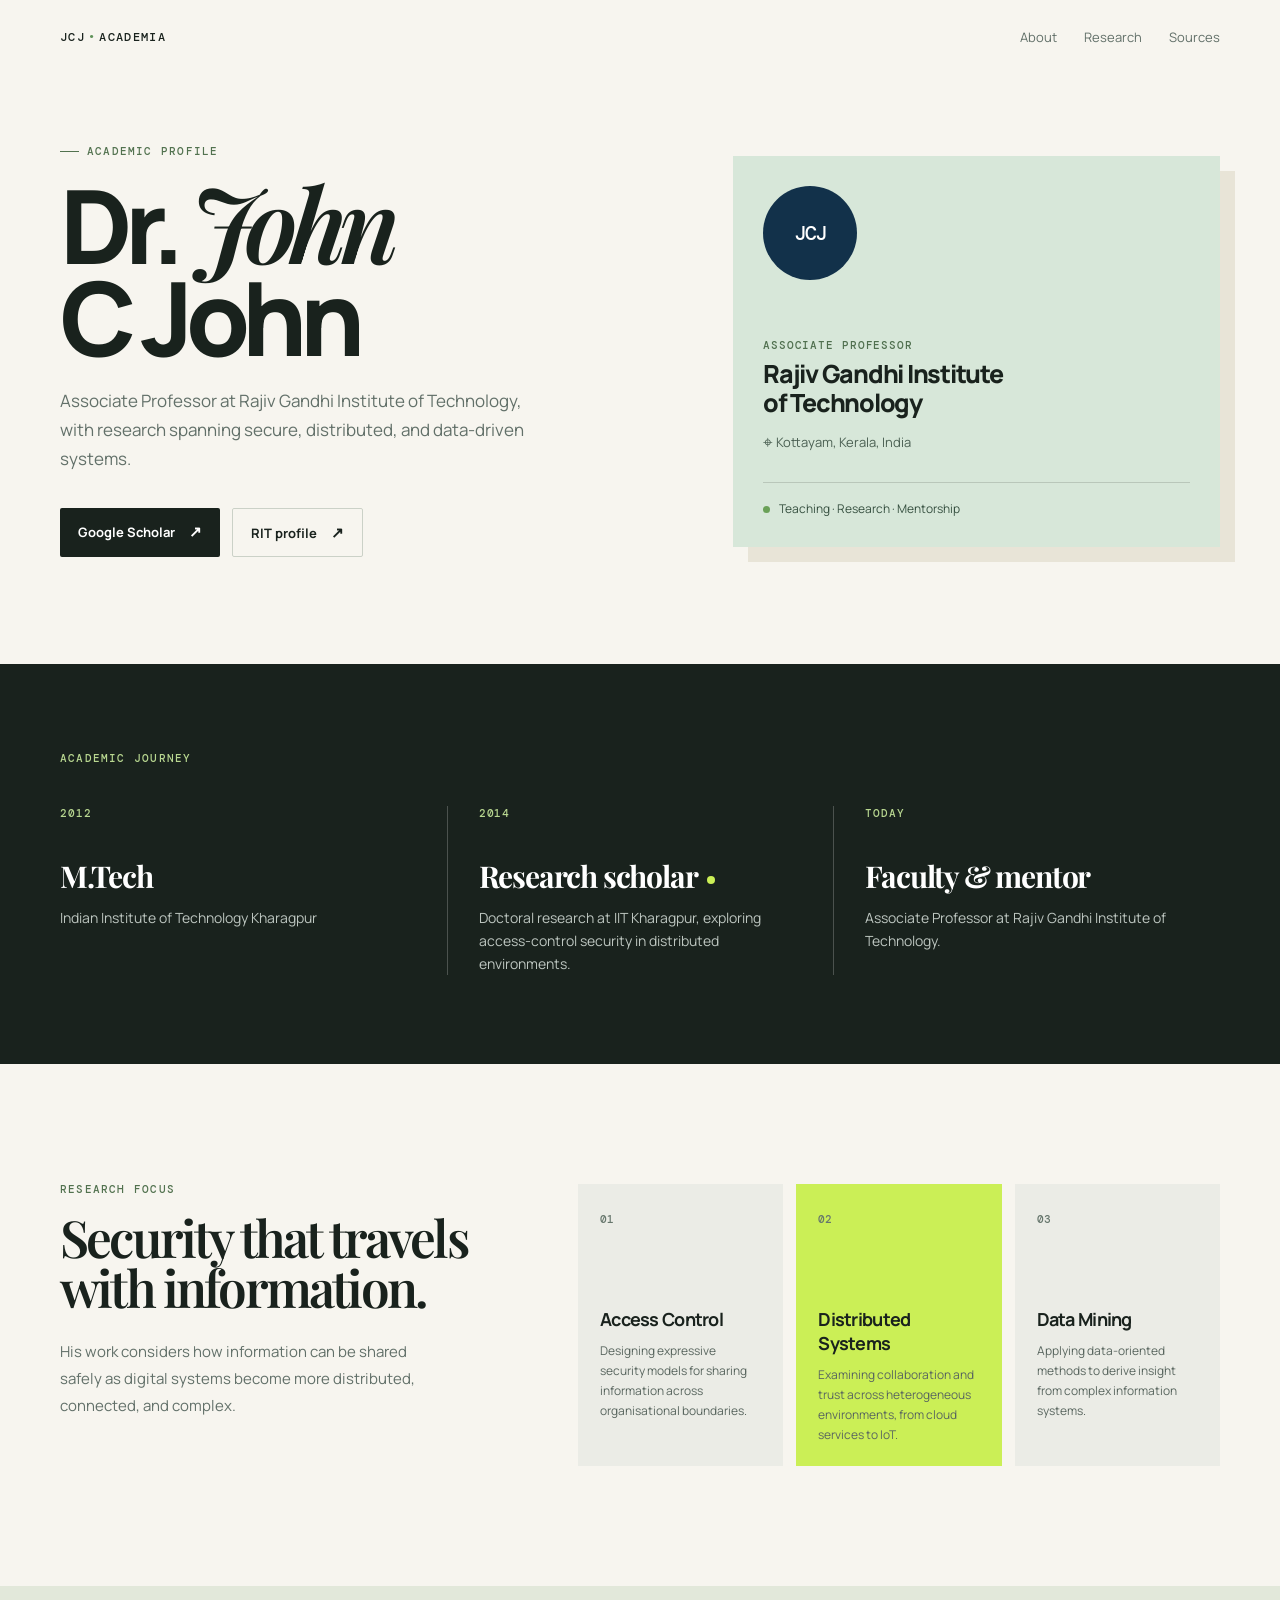
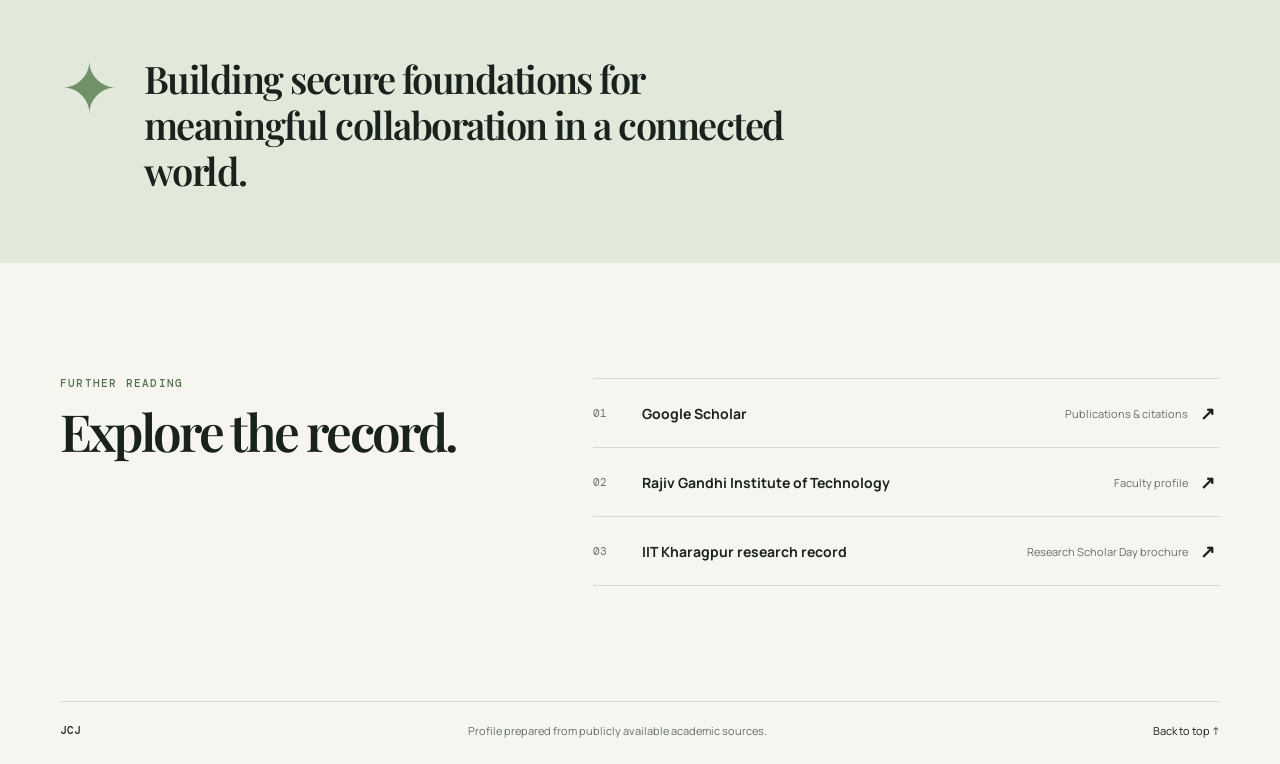
==== index.html @ e858f7a9 "First commit" ====
<!doctype html>
<html lang="en">
  <head>
    <meta charset="UTF-8" />
    <meta name="viewport" content="width=device-width, initial-scale=1.0" />
    <meta name="description" content="Academic profile of Dr. John C John, Associate Professor at Rajiv Gandhi Institute of Technology." />
    <title>Dr. John C John — Academic Profile</title>
    <link rel="preconnect" href="https://fonts.googleapis.com" />
    <link rel="preconnect" href="https://fonts.gstatic.com" crossorigin />
    <link href="https://fonts.googleapis.com/css2?family=DM+Mono:wght@400;500&family=Manrope:wght@400;500;600;700;800&family=Playfair+Display:ital,wght@0,600;0,700;1,600&display=swap" rel="stylesheet" />
    <link rel="stylesheet" href="styles.css" />
  </head>
  <body>
    <main>
      <nav class="nav container" aria-label="Primary navigation">
        <a class="wordmark" href="#top">JCJ<span>•</span>ACADEMIA</a>
        <div class="nav-links">
          <a href="#about">About</a>
          <a href="#research">Research</a>
          <a href="#sources">Sources</a>
        </div>
      </nav>

      <section class="hero container" id="top">
        <div class="hero-copy">
          <p class="eyebrow"><span></span> Academic profile</p>
          <h1>Dr. <em>John</em><br />C John</h1>
          <p class="lead">Associate Professor at Rajiv Gandhi Institute of Technology, with research spanning secure, distributed, and data-driven systems.</p>
          <div class="actions">
            <a class="button primary" href="https://scholar.google.com/citations?user=eKTQVq0AAAAJ&hl=en" target="_blank" rel="noreferrer">Google Scholar <span>↗</span></a>
            <a class="button secondary" href="https://rit.ac.in/mech-profile.php?id=96&slug=dr-john-c-john" target="_blank" rel="noreferrer">RIT profile <span>↗</span></a>
          </div>
        </div>
        <aside class="identity-card" aria-label="Professional summary">
          <div class="portrait" aria-hidden="true"><span>JCJ</span></div>
          <div class="identity-details">
            <p class="role">Associate Professor</p>
            <p class="institution">Rajiv Gandhi Institute<br />of Technology</p>
            <div class="location"><span class="pin">⌖</span> Kottayam, Kerala, India</div>
          </div>
          <div class="card-line"></div>
          <p class="status"><i></i> Teaching · Research · Mentorship</p>
        </aside>
      </section>

      <section class="timeline-section" id="about">
        <div class="container">
          <p class="section-label">Academic journey</p>
          <div class="timeline">
            <article class="timeline-item">
              <p class="date">2012</p>
              <div><h2>M.Tech</h2><p>Indian Institute of Technology Kharagpur</p></div>
            </article>
            <article class="timeline-item current">
              <p class="date">2014</p>
              <div><h2>Research scholar</h2><p>Doctoral research at IIT Kharagpur, exploring access-control security in distributed environments.</p></div>
            </article>
            <article class="timeline-item">
              <p class="date">Today</p>
              <div><h2>Faculty &amp; mentor</h2><p>Associate Professor at Rajiv Gandhi Institute of Technology.</p></div>
            </article>
          </div>
        </div>
      </section>

      <section class="research container" id="research">
        <div class="research-intro">
          <p class="section-label">Research focus</p>
          <h2>Security that travels<br />with information.</h2>
          <p>His work considers how information can be shared safely as digital systems become more distributed, connected, and complex.</p>
        </div>
        <div class="focus-grid">
          <article class="focus-card"><span class="number">01</span><h3>Access Control</h3><p>Designing expressive security models for sharing information across organisational boundaries.</p></article>
          <article class="focus-card"><span class="number">02</span><h3>Distributed Systems</h3><p>Examining collaboration and trust across heterogeneous environments, from cloud services to IoT.</p></article>
          <article class="focus-card"><span class="number">03</span><h3>Data Mining</h3><p>Applying data-oriented methods to derive insight from complex information systems.</p></article>
        </div>
      </section>

      <section class="quote-band">
        <div class="container"><span class="quote-mark">✦</span><p>Building secure foundations for meaningful collaboration in a connected world.</p></div>
      </section>

      <section class="sources container" id="sources">
        <div><p class="section-label">Further reading</p><h2>Explore the record.</h2></div>
        <div class="source-list">
          <a href="https://scholar.google.com/citations?user=eKTQVq0AAAAJ&hl=en" target="_blank" rel="noreferrer"><span>01</span><strong>Google Scholar</strong><small>Publications &amp; citations</small><b>↗</b></a>
          <a href="https://rit.ac.in/mech-profile.php?id=96&slug=dr-john-c-john" target="_blank" rel="noreferrer"><span>02</span><strong>Rajiv Gandhi Institute of Technology</strong><small>Faculty profile</small><b>↗</b></a>
          <a href="https://cse.iitkgp.ac.in/OnlyRoot/Events/RSDay/brochure/rsday2016.pdf" target="_blank" rel="noreferrer"><span>03</span><strong>IIT Kharagpur research record</strong><small>Research Scholar Day brochure</small><b>↗</b></a>
        </div>
      </section>
    </main>
    <footer class="container"><span>JCJ</span><p>Profile prepared from publicly available academic sources.</p><a href="#top">Back to top ↑</a></footer>
  </body>
</html>
---- styles.css ----
:root { --ink:#19221d; --muted:#627069; --paper:#f7f5ef; --mint:#d7e7d9; --lime:#cbef56; --line:#d8d9d2; --navy:#12314a; }
* { box-sizing:border-box; } html { scroll-behavior:smooth; } body { margin:0; background:var(--paper); color:var(--ink); font-family:Manrope, sans-serif; } .container { width:min(1160px, calc(100% - 48px)); margin:auto; }
.nav { display:flex; align-items:center; justify-content:space-between; padding:28px 0; } .wordmark { color:var(--ink); font:500 12px/1 "DM Mono", monospace; letter-spacing:.11em; text-decoration:none; } .wordmark span { color:#5f9259; margin:0 3px; } .nav-links { display:flex; gap:27px; } .nav-links a { color:var(--muted); font-size:13px; text-decoration:none; } .nav-links a:hover { color:var(--ink); }
.hero { min-height:590px; display:grid; grid-template-columns:1.1fr .9fr; align-items:center; gap:78px; padding:55px 0 90px; } .eyebrow,.section-label { color:#52724f; font:500 11px/1 "DM Mono", monospace; text-transform:uppercase; letter-spacing:.11em; } .eyebrow { display:flex; gap:8px; align-items:center; } .eyebrow span { display:inline-block; width:19px; height:1px; background:#52724f; } h1,h2,h3,p { margin-top:0; } h1 { margin:19px 0 24px; font-size:clamp(60px, 8vw, 110px); line-height:.9; letter-spacing:-.075em; font-weight:800; } h1 em { font-family:"Playfair Display",serif; font-weight:600; } .lead { width:min(480px,100%); color:var(--muted); font-size:17px; line-height:1.7; } .actions { display:flex; gap:12px; margin-top:34px; } .button { padding:13px 18px; border-radius:2px; font-size:13px; font-weight:700; text-decoration:none; transition:transform .2s; } .button:hover { transform:translateY(-2px); } .button span { margin-left:11px; font-size:15px; } .primary { background:var(--ink); color:white; } .secondary { border:1px solid #cbd1c7; color:var(--ink); }
.identity-card { position:relative; padding:30px; overflow:hidden; background:var(--mint); box-shadow:15px 15px 0 #e8e4d7; } .portrait { display:grid; width:94px; height:94px; place-items:center; background:var(--navy); border-radius:50%; color:white; font:500 20px "DM Mono",monospace; letter-spacing:-.08em; } .identity-details { margin-top:58px; }.role { margin-bottom:8px; color:#50704f; font:500 11px "DM Mono",monospace; letter-spacing:.08em; text-transform:uppercase; }.institution { margin-bottom:13px; font-size:25px; line-height:1.15; font-weight:800; letter-spacing:-.05em; }.location { color:#4b6053; font-size:13px; }.pin { font-size:17px; vertical-align:-1px; }.card-line { margin:29px 0 17px; border-top:1px solid rgba(25,34,29,.16); }.status { margin:0; color:#375141; font-size:12px; }.status i { display:inline-block; width:7px; height:7px; margin-right:7px; background:#6aa158; border-radius:50%; }
.timeline-section { background:var(--ink); color:white; padding:89px 0; }.timeline-section .section-label { color:#b8d790; }.timeline { display:grid; grid-template-columns:repeat(3,1fr); margin-top:42px; }.timeline-item { padding:0 31px; border-left:1px solid rgba(255,255,255,.22); }.timeline-item:first-child { padding-left:0; border-left:0; }.date { margin-bottom:36px; color:#b8d790; font:500 11px "DM Mono",monospace; text-transform:uppercase; letter-spacing:.08em; }.timeline-item h2 { margin-bottom:10px; font-family:"Playfair Display",serif; font-size:30px; letter-spacing:-.04em; }.timeline-item p:last-child { margin:0; color:#bdc6c0; font-size:14px; line-height:1.65; }.timeline-item.current h2::after { content:""; display:inline-block; width:8px; height:8px; margin-left:10px; background:var(--lime); border-radius:50%; vertical-align:middle; }
.research { display:grid; grid-template-columns:.8fr 1.2fr; gap:90px; padding:120px 0; }.research h2,.sources h2 { margin:17px 0 25px; font:600 clamp(37px,4vw,56px)/.98 "Playfair Display",serif; letter-spacing:-.055em; }.research-intro > p:last-child { color:var(--muted); max-width:355px; font-size:15px; line-height:1.8; }.focus-grid { display:grid; grid-template-columns:repeat(3,1fr); gap:13px; }.focus-card { min-height:250px; padding:22px; background:#ebece6; }.focus-card:nth-child(2) { background:var(--lime); }.number { color:#66766c; font:500 11px "DM Mono",monospace; }.focus-card h3 { margin:79px 0 10px; font-size:18px; letter-spacing:-.04em; }.focus-card p { margin:0; color:#59665f; font-size:12px; line-height:1.65; }.quote-band { background:#e2e8da; padding:70px 0; }.quote-band .container { display:flex; gap:25px; align-items:flex-start; }.quote-mark { color:#719168; font:70px/.8 "Playfair Display",serif; }.quote-band p { max-width:690px; margin:0; font:600 clamp(24px,3vw,38px)/1.2 "Playfair Display",serif; letter-spacing:-.04em; }
.sources { display:grid; grid-template-columns:.85fr 1.15fr; gap:70px; padding:115px 0; }.source-list { border-top:1px solid var(--line); }.source-list a { display:grid; grid-template-columns:37px 1fr auto 20px; gap:12px; align-items:center; padding:22px 0; border-bottom:1px solid var(--line); color:var(--ink); text-decoration:none; }.source-list a:hover strong { text-decoration:underline; }.source-list span { color:#63726a; font:11px "DM Mono",monospace; }.source-list strong { font-size:14px; }.source-list small { color:var(--muted); font-size:11px; }.source-list b { font-size:18px; } footer { display:flex; justify-content:space-between; gap:20px; padding:21px 0 26px; border-top:1px solid var(--line); color:var(--muted); font-size:11px; } footer span { color:var(--ink); font:500 11px "DM Mono",monospace; } footer p { margin:0; } footer a { color:var(--ink); text-decoration:none; }
@media (max-width:760px) { .container { width:min(100% - 32px, 600px); }.nav-links { gap:16px; }.hero { min-height:auto; grid-template-columns:1fr; gap:45px; padding:48px 0 70px; }.identity-card { max-width:400px; }.timeline { grid-template-columns:1fr; gap:35px; }.timeline-item,.timeline-item:first-child { padding:0 0 0 22px; border-left:1px solid rgba(255,255,255,.22); }.date { margin-bottom:11px; }.research,.sources { grid-template-columns:1fr; gap:35px; padding:80px 0; }.focus-grid { grid-template-columns:1fr; }.focus-card { min-height:190px; }.focus-card h3 { margin-top:52px; }.source-list a { grid-template-columns:27px 1fr 16px; }.source-list small { display:none; } footer { flex-wrap:wrap; } }
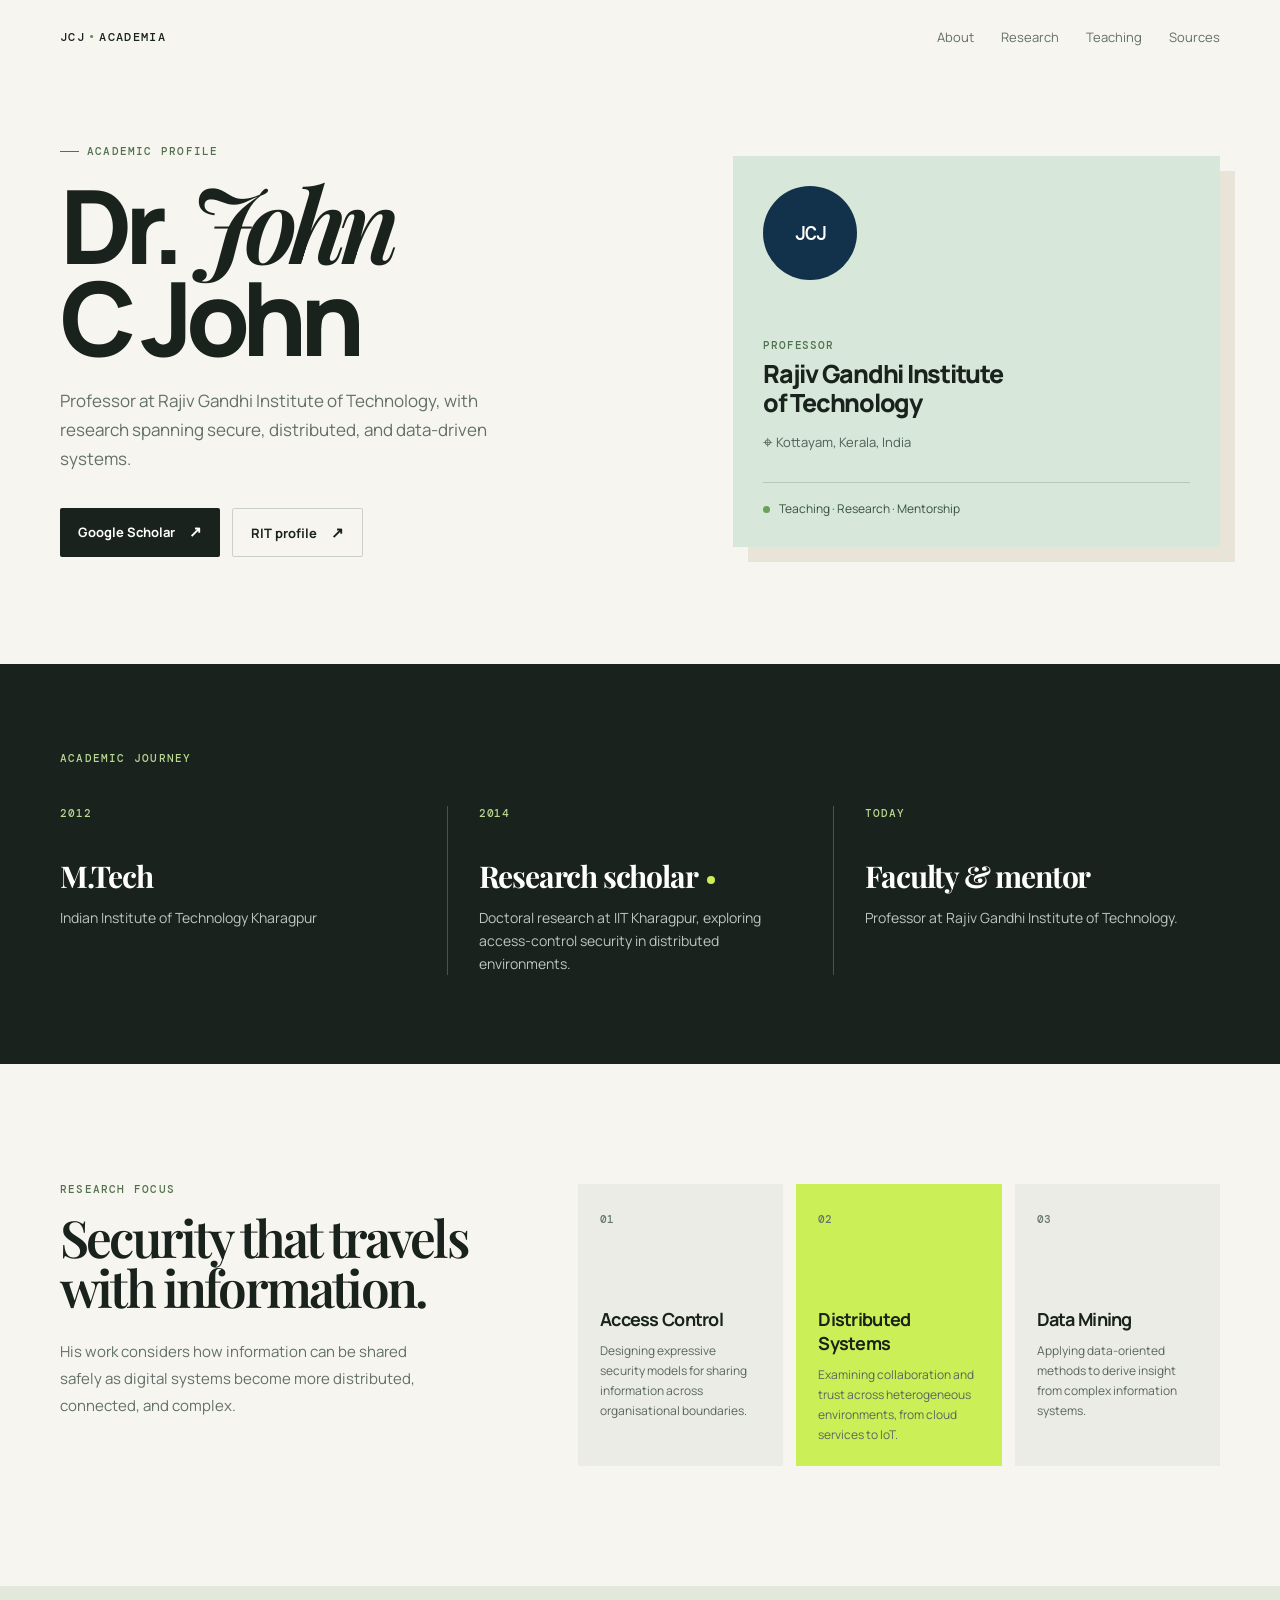
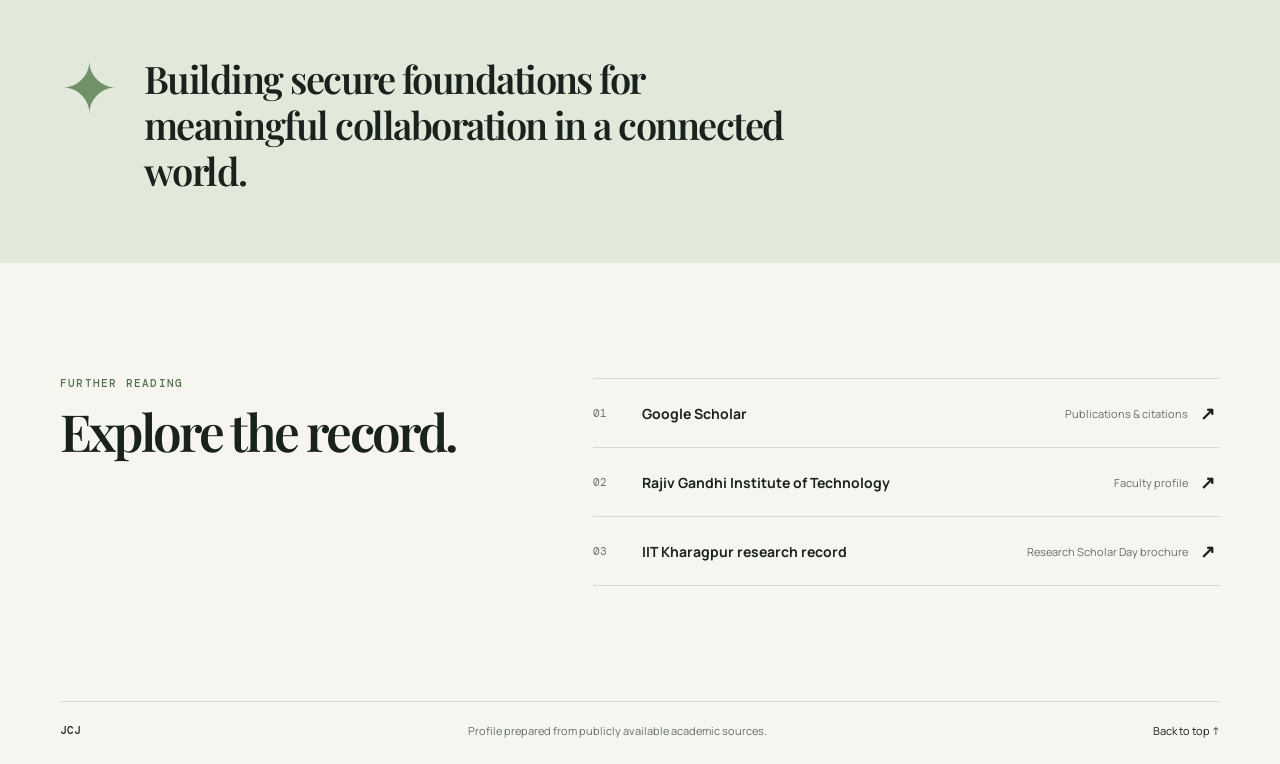
==== commit cb2b849f: "added teaching.html" ====
--- a/index.html
+++ b/index.html
@@ -3,7 +3,7 @@
   <head>
     <meta charset="UTF-8" />
     <meta name="viewport" content="width=device-width, initial-scale=1.0" />
-    <meta name="description" content="Academic profile of Dr. John C John, Associate Professor at Rajiv Gandhi Institute of Technology." />
+    <meta name="description" content="Academic profile of Dr. John C John, Professor at Rajiv Gandhi Institute of Technology." />
     <title>Dr. John C John — Academic Profile</title>
     <link rel="preconnect" href="https://fonts.googleapis.com" />
     <link rel="preconnect" href="https://fonts.gstatic.com" crossorigin />
@@ -17,6 +17,7 @@
         <div class="nav-links">
           <a href="#about">About</a>
           <a href="#research">Research</a>
+          <a href="teaching.html">Teaching</a>
           <a href="#sources">Sources</a>
         </div>
       </nav>
@@ -25,16 +26,16 @@
         <div class="hero-copy">
           <p class="eyebrow"><span></span> Academic profile</p>
           <h1>Dr. <em>John</em><br />C John</h1>
-          <p class="lead">Associate Professor at Rajiv Gandhi Institute of Technology, with research spanning secure, distributed, and data-driven systems.</p>
+          <p class="lead">Professor at Rajiv Gandhi Institute of Technology, with research spanning secure, distributed, and data-driven systems.</p>
           <div class="actions">
             <a class="button primary" href="https://scholar.google.com/citations?user=eKTQVq0AAAAJ&hl=en" target="_blank" rel="noreferrer">Google Scholar <span>↗</span></a>
             <a class="button secondary" href="https://rit.ac.in/mech-profile.php?id=96&slug=dr-john-c-john" target="_blank" rel="noreferrer">RIT profile <span>↗</span></a>
           </div>
         </div>
         <aside class="identity-card" aria-label="Professional summary">
-          <div class="portrait" aria-hidden="true"><span>JCJ</span></div>
+          <div class="portrait portrait-photo"><img src="john-c-john.jpg" alt="Dr. John C John" onerror="this.remove()" /><span>JCJ</span></div>
           <div class="identity-details">
-            <p class="role">Associate Professor</p>
+            <p class="role">Professor</p>
             <p class="institution">Rajiv Gandhi Institute<br />of Technology</p>
             <div class="location"><span class="pin">⌖</span> Kottayam, Kerala, India</div>
           </div>
@@ -57,7 +58,7 @@
             </article>
             <article class="timeline-item">
               <p class="date">Today</p>
-              <div><h2>Faculty &amp; mentor</h2><p>Associate Professor at Rajiv Gandhi Institute of Technology.</p></div>
+              <div><h2>Faculty &amp; mentor</h2><p>Professor at Rajiv Gandhi Institute of Technology.</p></div>
             </article>
           </div>
         </div>
--- a/styles.css
+++ b/styles.css
@@ -7,3 +7,27 @@
 .research { display:grid; grid-template-columns:.8fr 1.2fr; gap:90px; padding:120px 0; }.research h2,.sources h2 { margin:17px 0 25px; font:600 clamp(37px,4vw,56px)/.98 "Playfair Display",serif; letter-spacing:-.055em; }.research-intro > p:last-child { color:var(--muted); max-width:355px; font-size:15px; line-height:1.8; }.focus-grid { display:grid; grid-template-columns:repeat(3,1fr); gap:13px; }.focus-card { min-height:250px; padding:22px; background:#ebece6; }.focus-card:nth-child(2) { background:var(--lime); }.number { color:#66766c; font:500 11px "DM Mono",monospace; }.focus-card h3 { margin:79px 0 10px; font-size:18px; letter-spacing:-.04em; }.focus-card p { margin:0; color:#59665f; font-size:12px; line-height:1.65; }.quote-band { background:#e2e8da; padding:70px 0; }.quote-band .container { display:flex; gap:25px; align-items:flex-start; }.quote-mark { color:#719168; font:70px/.8 "Playfair Display",serif; }.quote-band p { max-width:690px; margin:0; font:600 clamp(24px,3vw,38px)/1.2 "Playfair Display",serif; letter-spacing:-.04em; }
 .sources { display:grid; grid-template-columns:.85fr 1.15fr; gap:70px; padding:115px 0; }.source-list { border-top:1px solid var(--line); }.source-list a { display:grid; grid-template-columns:37px 1fr auto 20px; gap:12px; align-items:center; padding:22px 0; border-bottom:1px solid var(--line); color:var(--ink); text-decoration:none; }.source-list a:hover strong { text-decoration:underline; }.source-list span { color:#63726a; font:11px "DM Mono",monospace; }.source-list strong { font-size:14px; }.source-list small { color:var(--muted); font-size:11px; }.source-list b { font-size:18px; } footer { display:flex; justify-content:space-between; gap:20px; padding:21px 0 26px; border-top:1px solid var(--line); color:var(--muted); font-size:11px; } footer span { color:var(--ink); font:500 11px "DM Mono",monospace; } footer p { margin:0; } footer a { color:var(--ink); text-decoration:none; }
 @media (max-width:760px) { .container { width:min(100% - 32px, 600px); }.nav-links { gap:16px; }.hero { min-height:auto; grid-template-columns:1fr; gap:45px; padding:48px 0 70px; }.identity-card { max-width:400px; }.timeline { grid-template-columns:1fr; gap:35px; }.timeline-item,.timeline-item:first-child { padding:0 0 0 22px; border-left:1px solid rgba(255,255,255,.22); }.date { margin-bottom:11px; }.research,.sources { grid-template-columns:1fr; gap:35px; padding:80px 0; }.focus-grid { grid-template-columns:1fr; }.focus-card { min-height:190px; }.focus-card h3 { margin-top:52px; }.source-list a { grid-template-columns:27px 1fr 16px; }.source-list small { display:none; } footer { flex-wrap:wrap; } }
+
+.nav-links a.active { color:var(--ink); }
+.portrait-photo { position:relative; overflow:hidden; }
+.portrait-photo img { position:absolute; inset:0; z-index:1; width:100%; height:100%; object-fit:cover; }
+.teaching-hero { padding:85px 0 95px; }
+.teaching-hero h1 { margin:20px 0 28px; }
+.teaching-hero > p:last-child { max-width:520px; color:var(--muted); font-size:16px; line-height:1.75; }
+.teaching-section { padding:86px 0; }
+.teaching-section-heading { display:flex; align-items:end; justify-content:space-between; gap:40px; margin-bottom:35px; }
+.teaching-section-heading h2,.teaching-note h2 { margin:15px 0 0; font:600 clamp(37px,4vw,55px)/.98 "Playfair Display",serif; letter-spacing:-.055em; }
+.teaching-section-heading > p { max-width:315px; margin:0; color:var(--muted); font-size:13px; line-height:1.7; }
+.course-empty { padding:43px; background:var(--lime); }
+.course-empty span,.teaching-note span { font:500 11px "DM Mono",monospace; text-transform:uppercase; letter-spacing:.09em; }
+.course-empty h3 { margin:47px 0 10px; font-size:25px; letter-spacing:-.05em; }
+.course-empty p { max-width:480px; margin:0; color:#536152; font-size:14px; line-height:1.7; }
+.teaching-past { background:var(--ink); color:white; }
+.teaching-past .section-label { color:#b8d790; }
+.teaching-past .teaching-section-heading > p { color:#bdc6c0; }
+.course-empty-light { background:#274036; }
+.course-empty-light p { color:#c9d3cc; }
+.teaching-note { display:grid; grid-template-columns:.75fr 1.25fr; gap:75px; padding:104px 0; }
+.teaching-note h2 { font-size:37px; }
+.teaching-note p { margin:0; font:600 clamp(22px,2.8vw,34px)/1.35 "Playfair Display",serif; letter-spacing:-.04em; }
+@media (max-width:760px) { .teaching-hero { padding:55px 0 70px; }.teaching-section { padding:66px 0; }.teaching-section-heading { display:block; }.teaching-section-heading > p { margin-top:19px; }.teaching-note { grid-template-columns:1fr; gap:29px; padding:80px 0; } }
